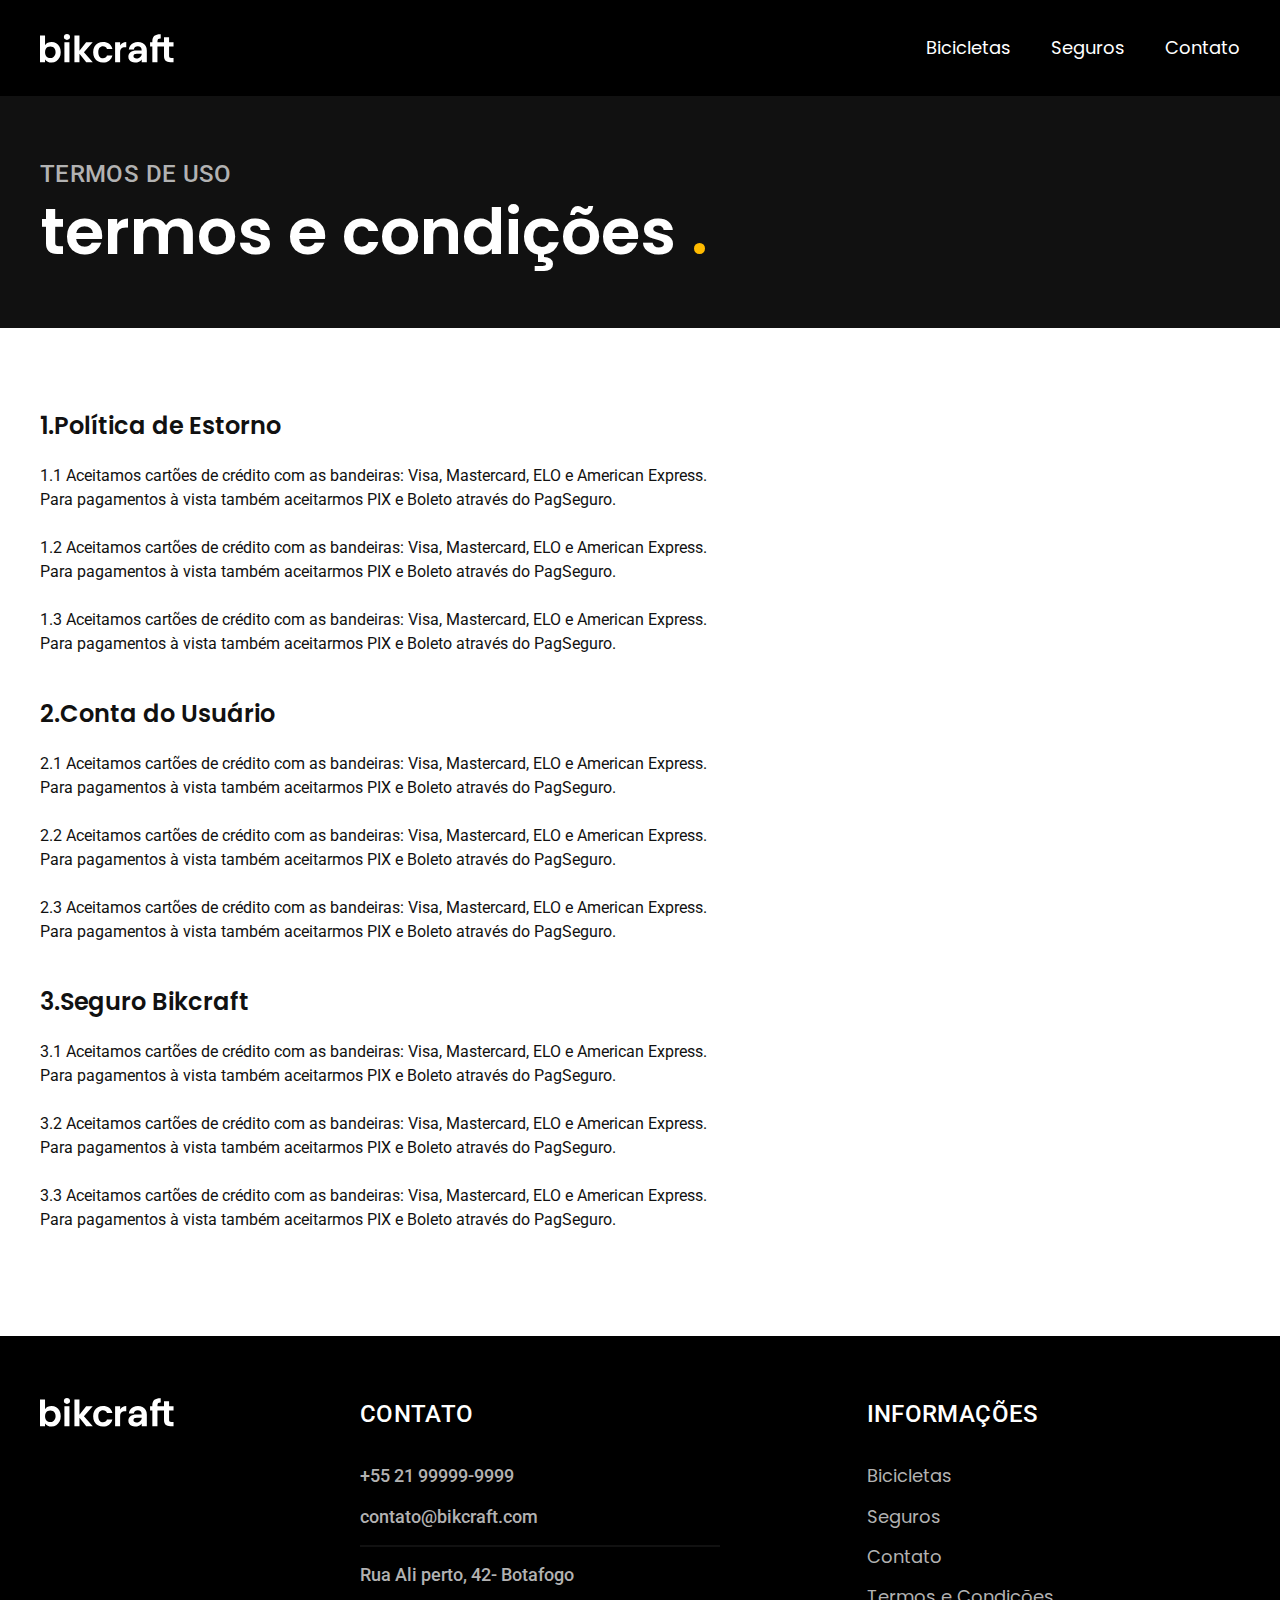
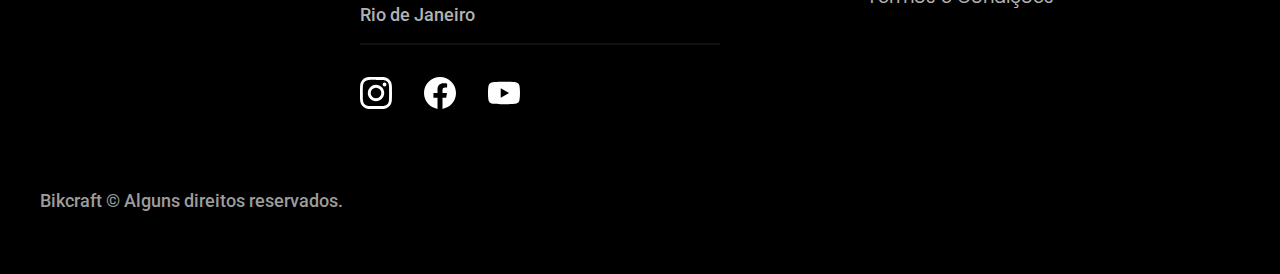
==== bicicletas.html @ ee8ddac7 "bicicletas" ====
<!DOCTYPE html>
<html lang="pt-br">

<head>
  <meta charset="UTF-8">
  <meta http-equiv="X-UA-Compatible" content="IE=edge">
  <meta name="viewport" content="width=device-width, initial-scale=1.0">
  <title>Termos e Condições | Bikcraft</title>
  <meta name="description" content="Termos e Condições">
  <link rel="stylesheet" href="./CSS/style.css">
  <link rel="preconnect" href="https://fonts.googleapis.com">
  <link rel="preconnect" href="https://fonts.gstatic.com" crossorigin>
  <link href="https://fonts.googleapis.com/css2?family=Merriweather:ital,wght@1,900&family=Poppins:wght@400;600&family=Roboto:wght@400;500&display=swap" rel="stylesheet">
</head>

<body>
  <header class="header-bg">
    <div class="header container">
      <a href="./">
        <img src="./img/bikcraft.svg" alt="Bikcraft">
      </a>

      <nav aria-label="primaria">
        <ul class="header-menu font-1-m cor-0">
          <li><a href="./bicicletas.html">Bicicletas</a></li>
          <li><a href="./seguros.html">Seguros</a></li>
          <li><a href="./contato.html">Contato</a></li>
        </ul>
      </nav>
    </div>
  </header>
  <main>
    <div class="titulo-bg">
      <div class="titulo container">
        <p class="font-2-l-b cor-5">Termos de uso</p>
        <h1 class="font-1-xxl cor-0">termos e condições <span class="cor-p1">.</span></h1>
      </div>
    </div>

    <div class="termos font-2-s cor 10  container">
      <h2 class="font-1-l cor-11">1.Política de Estorno</h2>
      <p>1.1 Aceitamos cartões de crédito com as bandeiras: Visa, Mastercard, ELO e American Express. Para pagamentos à vista também aceitarmos PIX e Boleto através do PagSeguro.</p>
      <p>1.2 Aceitamos cartões de crédito com as bandeiras: Visa, Mastercard, ELO e American Express. Para pagamentos à vista também aceitarmos PIX e Boleto através do PagSeguro.</p>
      <p>1.3 Aceitamos cartões de crédito com as bandeiras: Visa, Mastercard, ELO e American Express. Para pagamentos à vista também aceitarmos PIX e Boleto através do PagSeguro.</p>

      <h2 class="font-1-l cor-11">2.Conta do Usuário</h2>
      <p>2.1 Aceitamos cartões de crédito com as bandeiras: Visa, Mastercard, ELO e American Express. Para pagamentos à vista também aceitarmos PIX e Boleto através do PagSeguro.</p>
      <p>2.2 Aceitamos cartões de crédito com as bandeiras: Visa, Mastercard, ELO e American Express. Para pagamentos à vista também aceitarmos PIX e Boleto através do PagSeguro.</p>
      <p>2.3 Aceitamos cartões de crédito com as bandeiras: Visa, Mastercard, ELO e American Express. Para pagamentos à vista também aceitarmos PIX e Boleto através do PagSeguro.</p>

      <h2 class="font-1-l cor-11">3.Seguro Bikcraft</h2>
      <p>3.1 Aceitamos cartões de crédito com as bandeiras: Visa, Mastercard, ELO e American Express. Para pagamentos à vista também aceitarmos PIX e Boleto através do PagSeguro.</p>
      <p>3.2 Aceitamos cartões de crédito com as bandeiras: Visa, Mastercard, ELO e American Express. Para pagamentos à vista também aceitarmos PIX e Boleto através do PagSeguro.</p>
      <p>3.3 Aceitamos cartões de crédito com as bandeiras: Visa, Mastercard, ELO e American Express. Para pagamentos à vista também aceitarmos PIX e Boleto através do PagSeguro.</p>
    </div>


  </main>

  <footer class="footer-bg">
    <div class="footer container">
      <img src="./img/bikcraft.svg" alt="bikcraft">

      <div class="footer-contato">
        <h3 class="font-2-l-b cor-0">Contato</h3>
        <ul class="font-2-m cor-5">
          <li><a href="tel:+5521999999999">+55 21 99999-9999</a></li>
          <li><a href="mailto:contato@bikcraft.com">contato@bikcraft.com</a></li>
          <li>Rua Ali perto, 42- Botafogo</li>
          <li>Rio de Janeiro</li>
        </ul>
        <div class="footer-redes">
          <a href="./">
            <img src="./img/redes/instagram.svg" alt="">
          </a>
          <a href="./">
            <img src="./img/redes/facebook.svg" alt="">
          </a>
          <a href="./">
            <img src="./img/redes/youtube.svg" alt="">
          </a>
        </div>
      </div>
      <div class="footer-informacoes">
        <h3 class="font-2-l-b cor-0"> Informações</h3>
        <nav>
          <ul class="font-1-m cor-5">
            <li><a href="./bicicletas.html">Bicicletas</a></li>
            <li><a href="./seguros.html">Seguros</a></li>
            <li><a href="./contato.html">Contato</a></li>
            <li><a href="./termos.html">Termos e Condições</a></li>
          </ul>
        </nav>
      </div>
      <p class="footer-copy  font-2-m cor-6">Bikcraft © Alguns direitos reservados.</p>
    </div>

  </footer>
</body>

</html>
---- CSS/style.css ----
@import "./global/global.css";
@import "./utilidades/tipografia.css";
@import "./utilidades/cores.css";

@import "./global/header.css";
@import "./global/footer.css";

/* Utilidades*/
@import "./utilidades/componentes.css";

/* Home*/
@import "./home/introducao.css";
@import "./home/tecnologia.css";
@import "./home/parceiros.css";
@import "./home/depoimento.css";

/* Bicicletas*/
@import "./bicicletas/bicicletas-lista.css";

/* Seguros*/
@import "./home/seguros.css";

/* Termos*/
@import "./termos/termos.css";
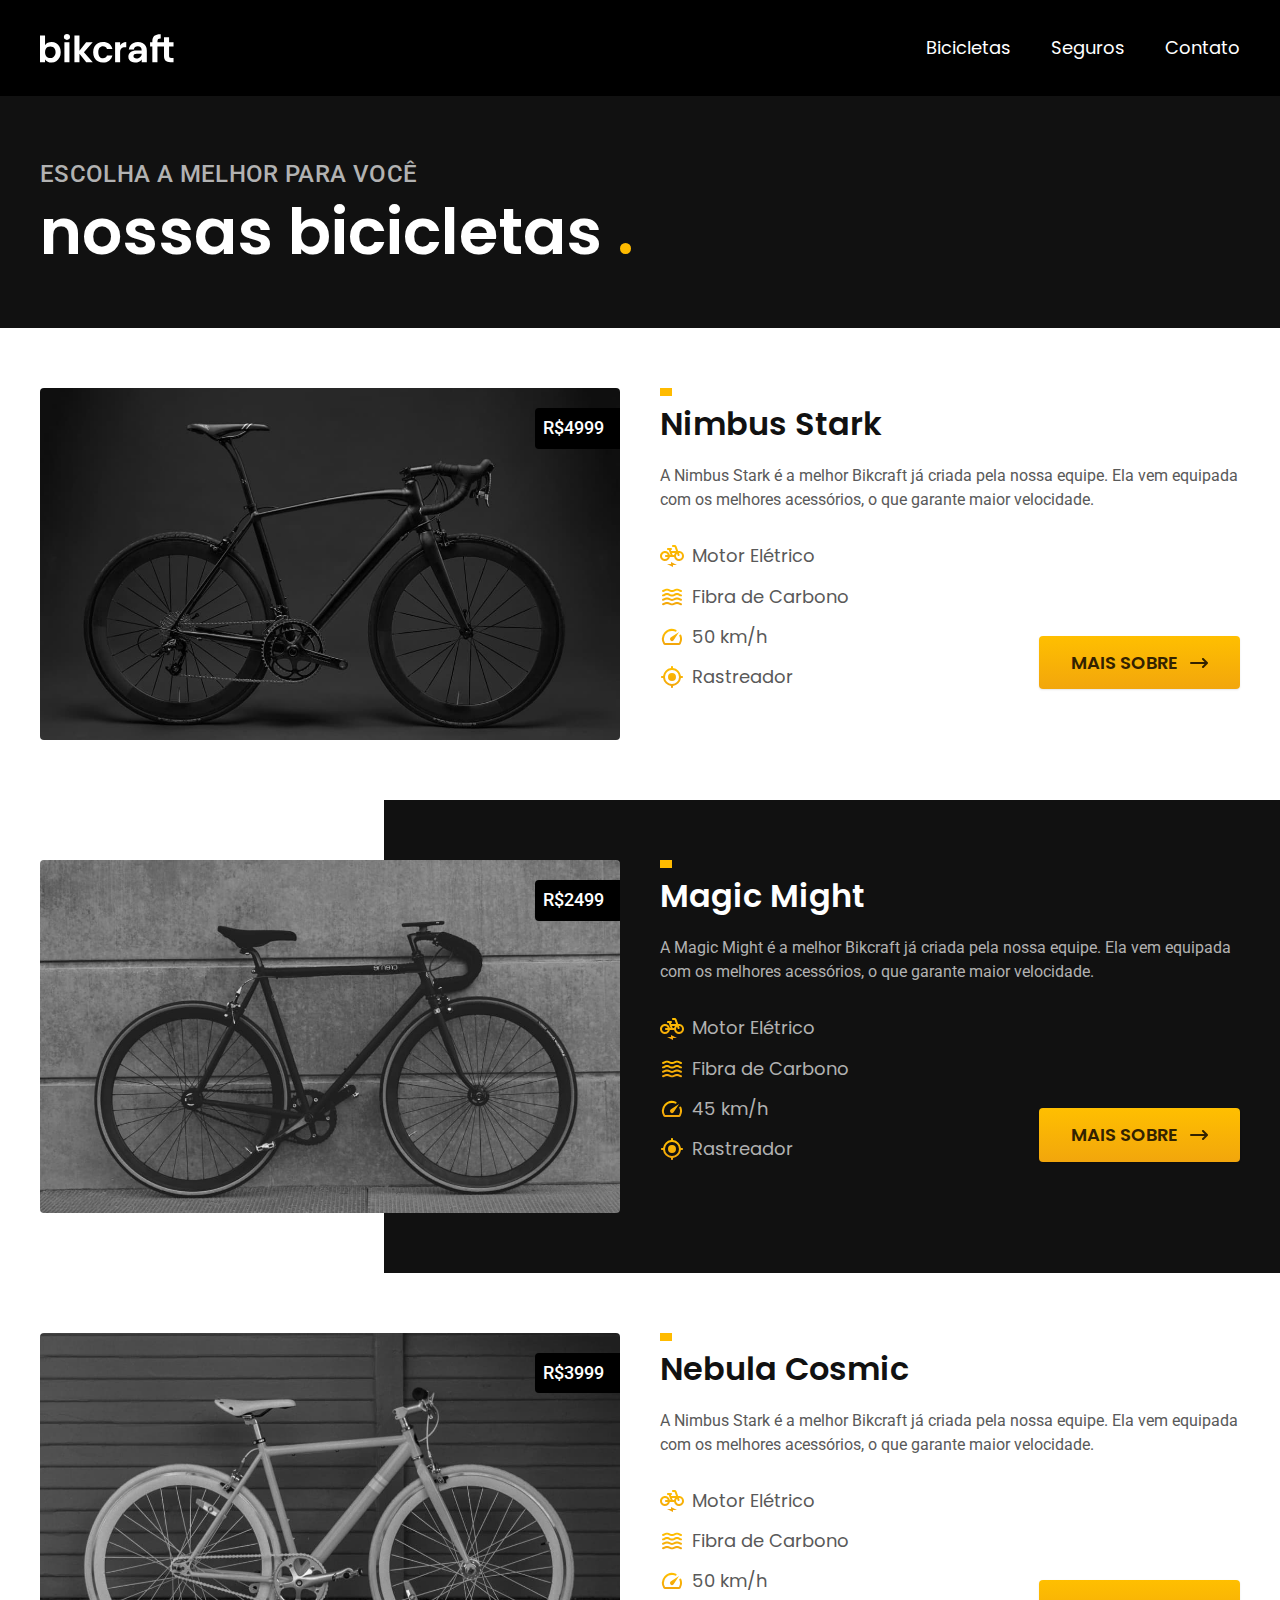
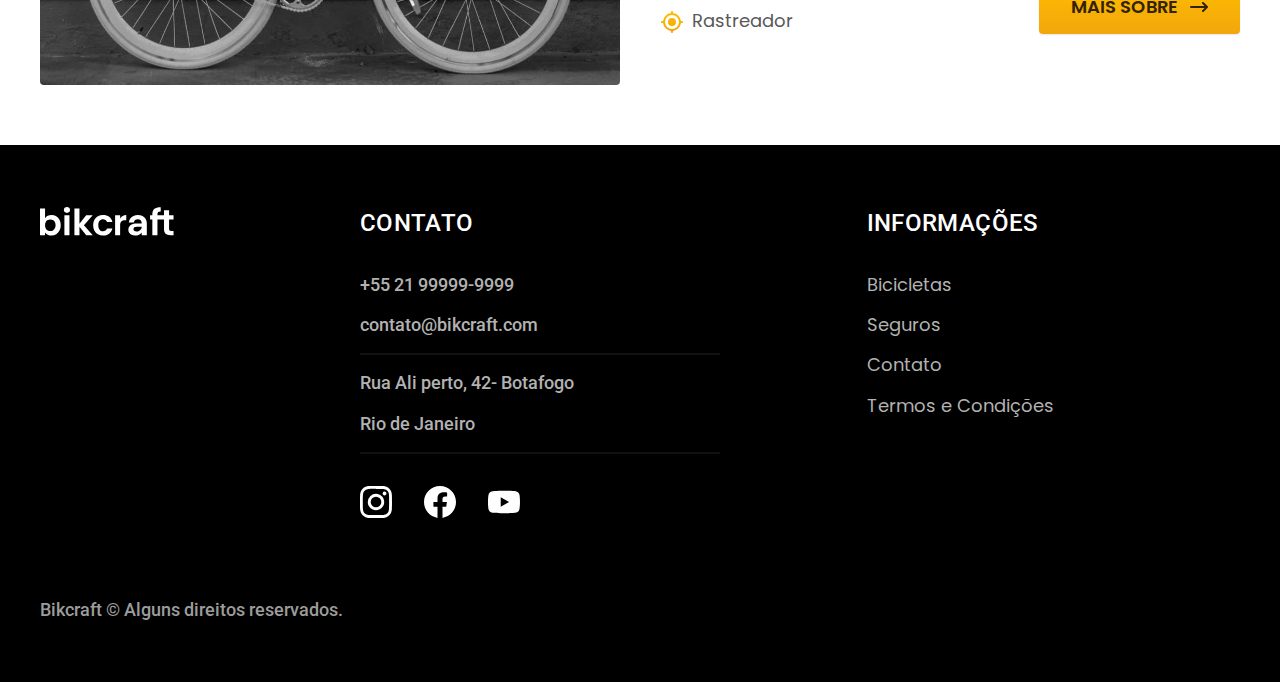
==== commit 0d4371b2: "bicicletas" ====
--- a/bicicletas.html
+++ b/bicicletas.html
@@ -5,15 +5,17 @@
   <meta charset="UTF-8">
   <meta http-equiv="X-UA-Compatible" content="IE=edge">
   <meta name="viewport" content="width=device-width, initial-scale=1.0">
-  <title>Termos e Condições | Bikcraft</title>
-  <meta name="description" content="Termos e Condições">
+
+
+  <title>Bicicletas | Bikcraft</title>
+  <meta name="description" content="Bicicletas">
   <link rel="stylesheet" href="./CSS/style.css">
   <link rel="preconnect" href="https://fonts.googleapis.com">
   <link rel="preconnect" href="https://fonts.gstatic.com" crossorigin>
   <link href="https://fonts.googleapis.com/css2?family=Merriweather:ital,wght@1,900&family=Poppins:wght@400;600&family=Roboto:wght@400;500&display=swap" rel="stylesheet">
 </head>
 
-<body>
+<body id="bicicletas">
   <header class="header-bg">
     <div class="header container">
       <a href="./">
@@ -32,26 +34,102 @@
   <main>
     <div class="titulo-bg">
       <div class="titulo container">
-        <p class="font-2-l-b cor-5">Termos de uso</p>
-        <h1 class="font-1-xxl cor-0">termos e condições <span class="cor-p1">.</span></h1>
+        <p class="font-2-l-b cor-5">Escolha a melhor para você</p>
+        <h1 class="font-1-xxl cor-0">nossas bicicletas <span class="cor-p1">.</span></h1>
       </div>
     </div>
 
-    <div class="termos font-2-s cor 10  container">
-      <h2 class="font-1-l cor-11">1.Política de Estorno</h2>
-      <p>1.1 Aceitamos cartões de crédito com as bandeiras: Visa, Mastercard, ELO e American Express. Para pagamentos à vista também aceitarmos PIX e Boleto através do PagSeguro.</p>
-      <p>1.2 Aceitamos cartões de crédito com as bandeiras: Visa, Mastercard, ELO e American Express. Para pagamentos à vista também aceitarmos PIX e Boleto através do PagSeguro.</p>
-      <p>1.3 Aceitamos cartões de crédito com as bandeiras: Visa, Mastercard, ELO e American Express. Para pagamentos à vista também aceitarmos PIX e Boleto através do PagSeguro.</p>
+    <div class="bicicletas container">
+      <div class="bicicletas-imagem">
+        <img src="./img/bicicletas/nimbus.jpg" alt="Bicicleta preta">
+        <span class="font-2-m cor-0">R$4999</span>
+      </div>
+      <div class="bicicletas-conteudo">
+        <h2 class="font-1-xl">Nimbus Stark</h2>
+        <p class="font-2-s cor-8">A Nimbus Stark é a melhor Bikcraft já criada pela nossa equipe. Ela vem equipada com os melhores acessórios, o que garante maior velocidade.</p>
+        <ul class="font-1-m cor-8">
+          <li><img src="./img/icones/eletrica.svg" alt="">
+            Motor Elétrico
+          </li>
 
-      <h2 class="font-1-l cor-11">2.Conta do Usuário</h2>
-      <p>2.1 Aceitamos cartões de crédito com as bandeiras: Visa, Mastercard, ELO e American Express. Para pagamentos à vista também aceitarmos PIX e Boleto através do PagSeguro.</p>
-      <p>2.2 Aceitamos cartões de crédito com as bandeiras: Visa, Mastercard, ELO e American Express. Para pagamentos à vista também aceitarmos PIX e Boleto através do PagSeguro.</p>
-      <p>2.3 Aceitamos cartões de crédito com as bandeiras: Visa, Mastercard, ELO e American Express. Para pagamentos à vista também aceitarmos PIX e Boleto através do PagSeguro.</p>
+          <li><img src="./img/icones/carbono.svg" alt="">
+            Fibra de Carbono
+          </li>
 
-      <h2 class="font-1-l cor-11">3.Seguro Bikcraft</h2>
-      <p>3.1 Aceitamos cartões de crédito com as bandeiras: Visa, Mastercard, ELO e American Express. Para pagamentos à vista também aceitarmos PIX e Boleto através do PagSeguro.</p>
-      <p>3.2 Aceitamos cartões de crédito com as bandeiras: Visa, Mastercard, ELO e American Express. Para pagamentos à vista também aceitarmos PIX e Boleto através do PagSeguro.</p>
-      <p>3.3 Aceitamos cartões de crédito com as bandeiras: Visa, Mastercard, ELO e American Express. Para pagamentos à vista também aceitarmos PIX e Boleto através do PagSeguro.</p>
+          <li><img src="./img/icones/velocidade.svg" alt="">
+            50 km/h
+          </li>
+
+
+          <li><img src="./img/icones/rastreador.svg" alt="">
+            Rastreador
+          </li>
+        </ul>
+        <a class="botao seta" href="./bicicletas/nimbus.html">Mais Sobre</a>
+      </div>
+    </div>
+
+    <div class="bicicletas-bg">
+      <div class="bicicletas container">
+        <div class="bicicletas-imagem">
+          <img src="./img/bicicletas/magic.jpg" alt="Bicicleta preta">
+          <span class="font-2-m cor-0">R$2499</span>
+        </div>
+        <div class="bicicletas-conteudo">
+          <h2 class="font-1-xl cor-0">Magic Might</h2>
+          <p class="font-2-s cor-5">A Magic Might é a melhor Bikcraft já criada pela nossa equipe. Ela vem equipada com os melhores acessórios, o que garante maior velocidade.</p>
+          <ul class="font-1-m cor-5">
+            <li><img src="./img/icones/eletrica.svg" alt="">
+              Motor Elétrico
+            </li>
+
+            <li><img src="./img/icones/carbono.svg" alt="">
+              Fibra de Carbono
+            </li>
+
+            <li><img src="./img/icones/velocidade.svg" alt="">
+              45 km/h
+            </li>
+
+
+            <li><img src="./img/icones/rastreador.svg" alt="">
+              Rastreador
+            </li>
+          </ul>
+          <a class="botao seta" href="./bicicletas/magic.html">Mais Sobre</a>
+        </div>
+      </div>
+    </div>
+
+    <div class="bicicletas container">
+      <div class="bicicletas-imagem">
+        <img src="./img/bicicletas/nebula.jpg" alt="Bicicleta branca">
+        <span class="font-2-m cor-0">R$3999</span>
+      </div>
+      <div class="bicicletas-conteudo">
+        <h2 class="font-1-xl">Nebula Cosmic</h2>
+        <p class="font-2-s cor-8">A Nimbus Stark é a melhor Bikcraft já criada pela nossa equipe. Ela vem equipada com os melhores acessórios, o que garante maior velocidade.</p>
+        <ul class="font-1-m cor-8">
+          <li><img src="./img/icones/eletrica.svg" alt="">
+            Motor Elétrico
+          </li>
+
+          <li><img src="./img/icones/carbono.svg" alt="">
+            Fibra de Carbono
+          </li>
+
+          <li><img src="./img/icones/velocidade.svg" alt="">
+            50 km/h
+          </li>
+
+
+
+          <li><img src="./img/icones/rastreador.svg" alt="">
+            Rastreador
+          </li>
+        </ul>
+        <a class="botao seta" href="./bicicletas/nebula.html">Mais Sobre</a>
+      </div>
     </div>
 
 
--- a/CSS/style.css
+++ b/CSS/style.css
@@ -16,6 +16,7 @@
 
 /* Bicicletas*/
 @import "./bicicletas/bicicletas-lista.css";
+@import "./bicicletas/bicicletas.css";
 
 /* Seguros*/
 @import "./home/seguros.css";
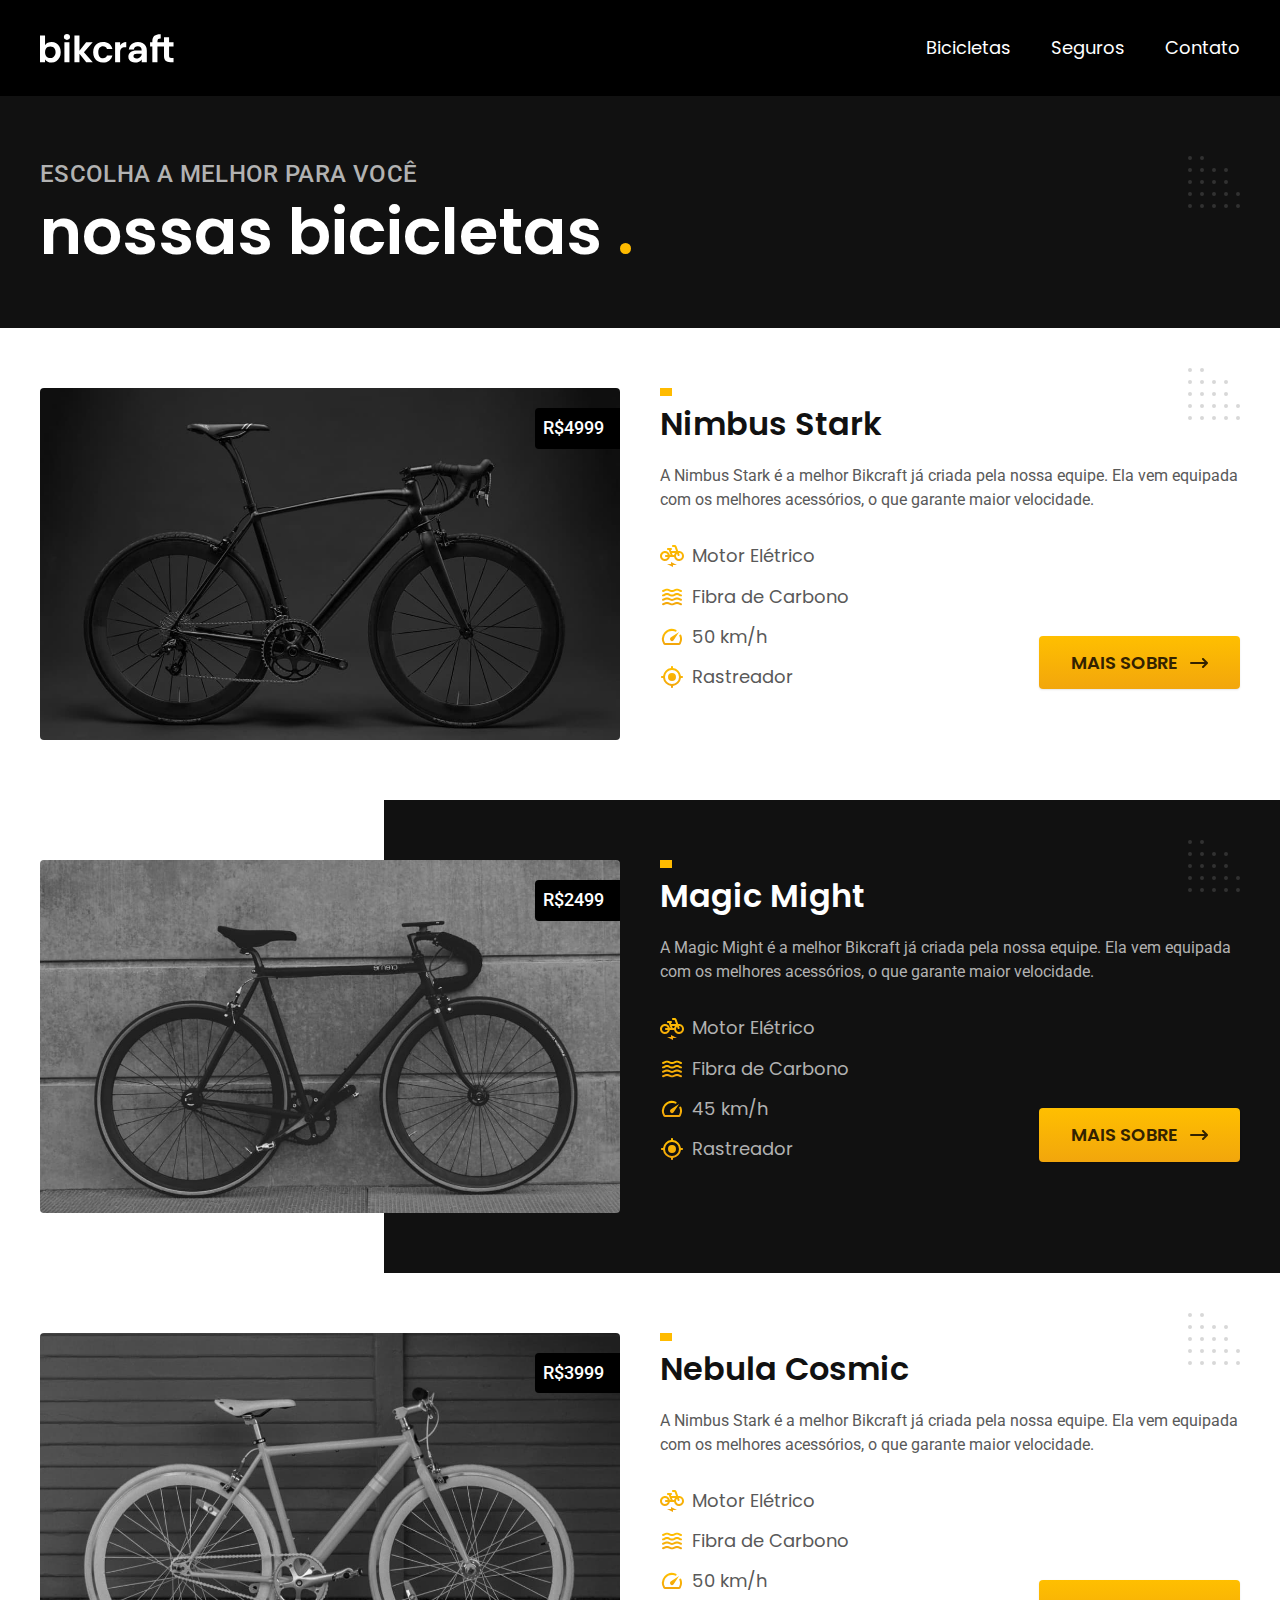
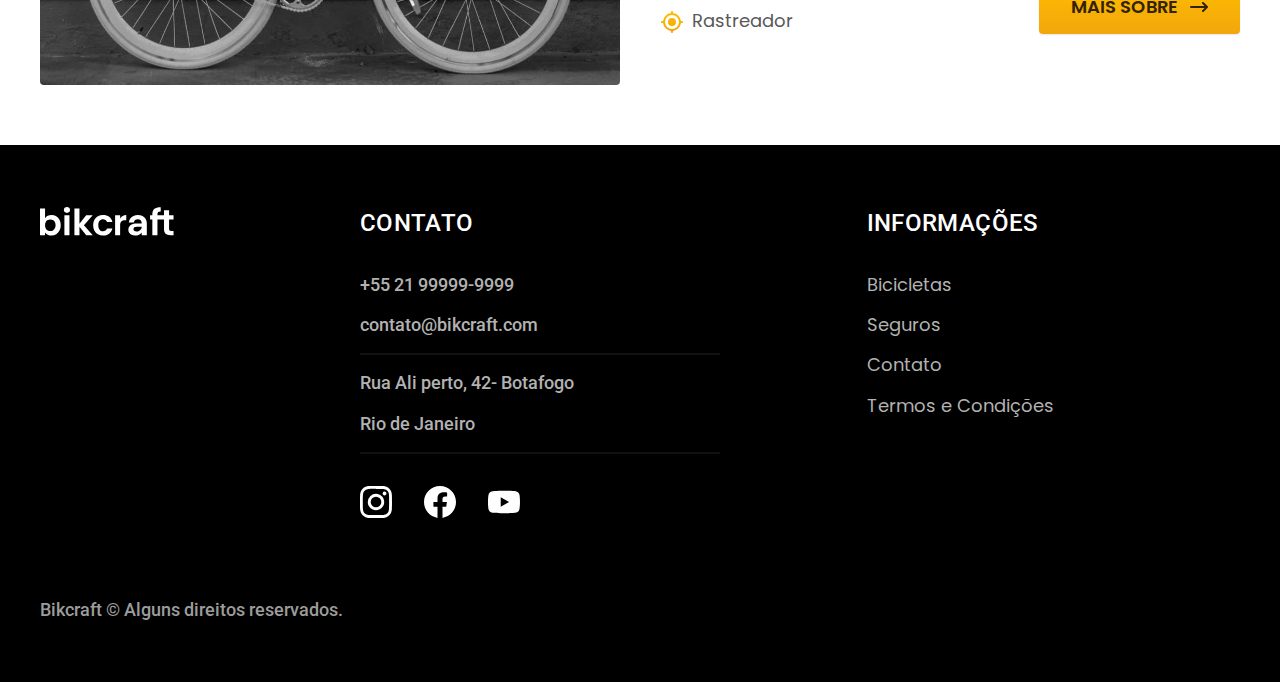
==== commit e8f7bd2d: "otimizações" ====
--- a/bicicletas.html
+++ b/bicicletas.html
@@ -9,6 +9,7 @@
 
   <title>Bicicletas | Bikcraft</title>
   <meta name="description" content="Bicicletas">
+  <link rel="preload" href="./CSS/style.css" as="style">
   <link rel="stylesheet" href="./CSS/style.css">
   <link rel="preconnect" href="https://fonts.googleapis.com">
   <link rel="preconnect" href="https://fonts.gstatic.com" crossorigin>
@@ -19,7 +20,7 @@
   <header class="header-bg">
     <div class="header container">
       <a href="./">
-        <img src="./img/bikcraft.svg" alt="Bikcraft">
+        <img src="./img/bikcraft.svg" width="136" height="32" alt="Bikcraft">
       </a>
 
       <nav aria-label="primaria">
--- a/CSS/style.css
+++ b/CSS/style.css
@@ -7,6 +7,7 @@
 
 /* Utilidades*/
 @import "./utilidades/componentes.css";
+@import "./utilidades/formulario.css";
 
 /* Home*/
 @import "./home/introducao.css";
@@ -18,8 +19,21 @@
 @import "./bicicletas/bicicletas-lista.css";
 @import "./bicicletas/bicicletas.css";
 
+/* Bicicleta*/
+@import "./bicicleta/bicicleta.css";
+@import "./bicicleta/seguro.css";
+
 /* Seguros*/
-@import "./home/seguros.css";
+@import "./seguros/seguros.css";
+@import "./seguros/vantagens.css";
+@import "./seguros/perguntas.css";
+
+/* Contato*/
+@import "./contato/contato.css";
+@import "./contato/lojas.css";
+
+/* orcamento*/
+@import "./orcamento/orcamento.css";
 
 /* Termos*/
 @import "./termos/termos.css";
--- a/CSS/style.css
+++ b/CSS/style.css
@@ -7,6 +7,7 @@
 
 /* Utilidades*/
 @import "./utilidades/componentes.css";
+@import "./utilidades/formulario.css";
 
 /* Home*/
 @import "./home/introducao.css";
@@ -18,8 +19,21 @@
 @import "./bicicletas/bicicletas-lista.css";
 @import "./bicicletas/bicicletas.css";
 
+/* Bicicleta*/
+@import "./bicicleta/bicicleta.css";
+@import "./bicicleta/seguro.css";
+
 /* Seguros*/
-@import "./home/seguros.css";
+@import "./seguros/seguros.css";
+@import "./seguros/vantagens.css";
+@import "./seguros/perguntas.css";
+
+/* Contato*/
+@import "./contato/contato.css";
+@import "./contato/lojas.css";
+
+/* orcamento*/
+@import "./orcamento/orcamento.css";
 
 /* Termos*/
 @import "./termos/termos.css";
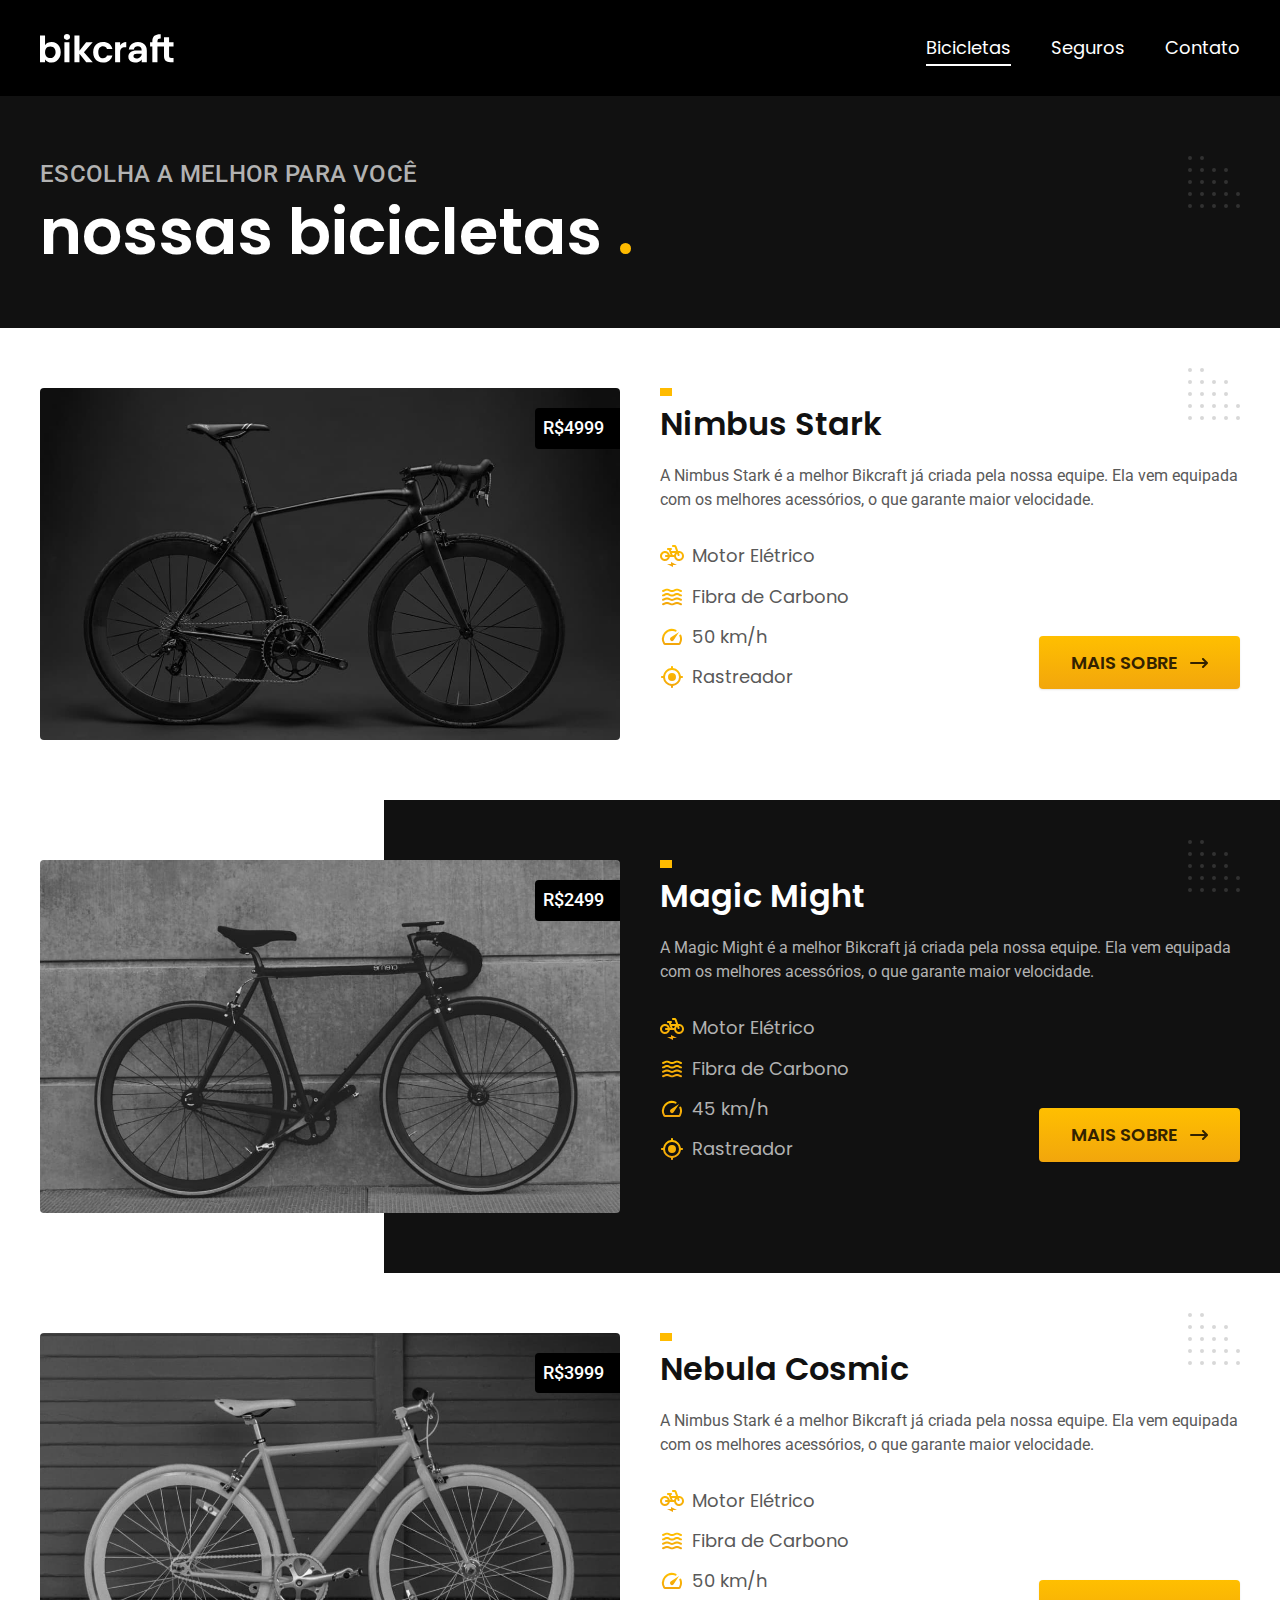
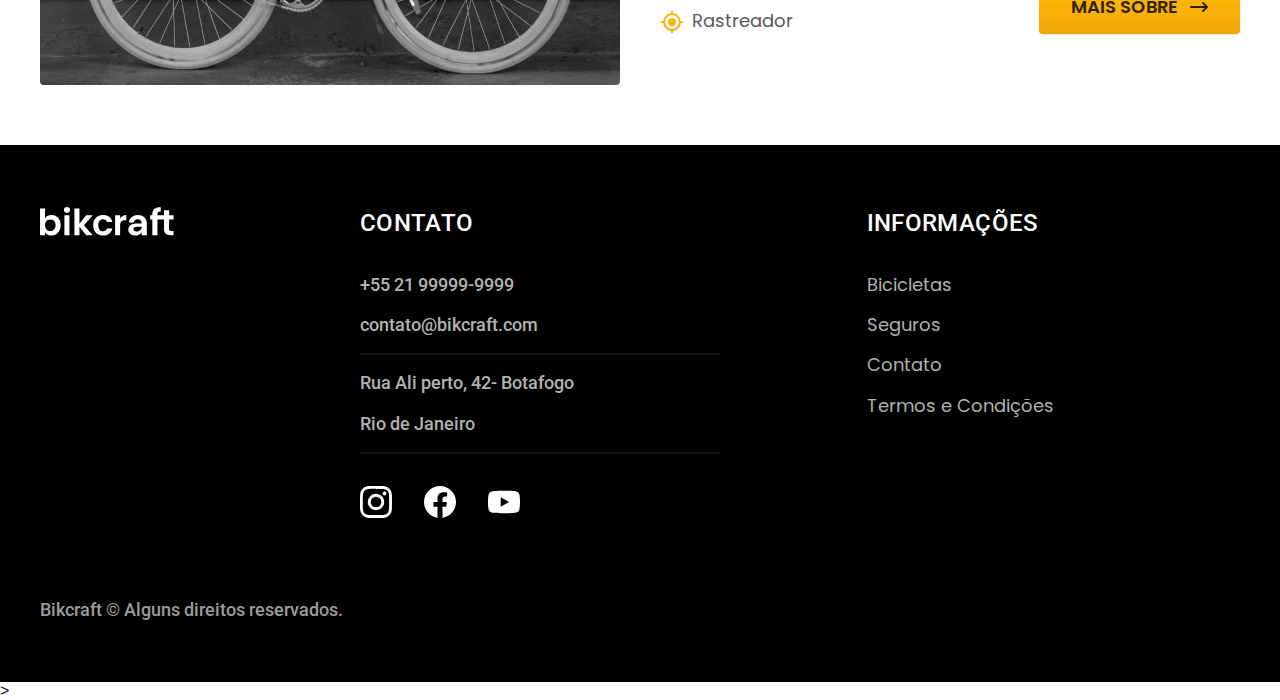
==== commit 673fd056: "add js and favicon" ====
--- a/bicicletas.html
+++ b/bicicletas.html
@@ -175,6 +175,7 @@
     </div>
 
   </footer>
-</body>
+ <script src="./js/script.js"></script>
+</body>>
 
 </html>